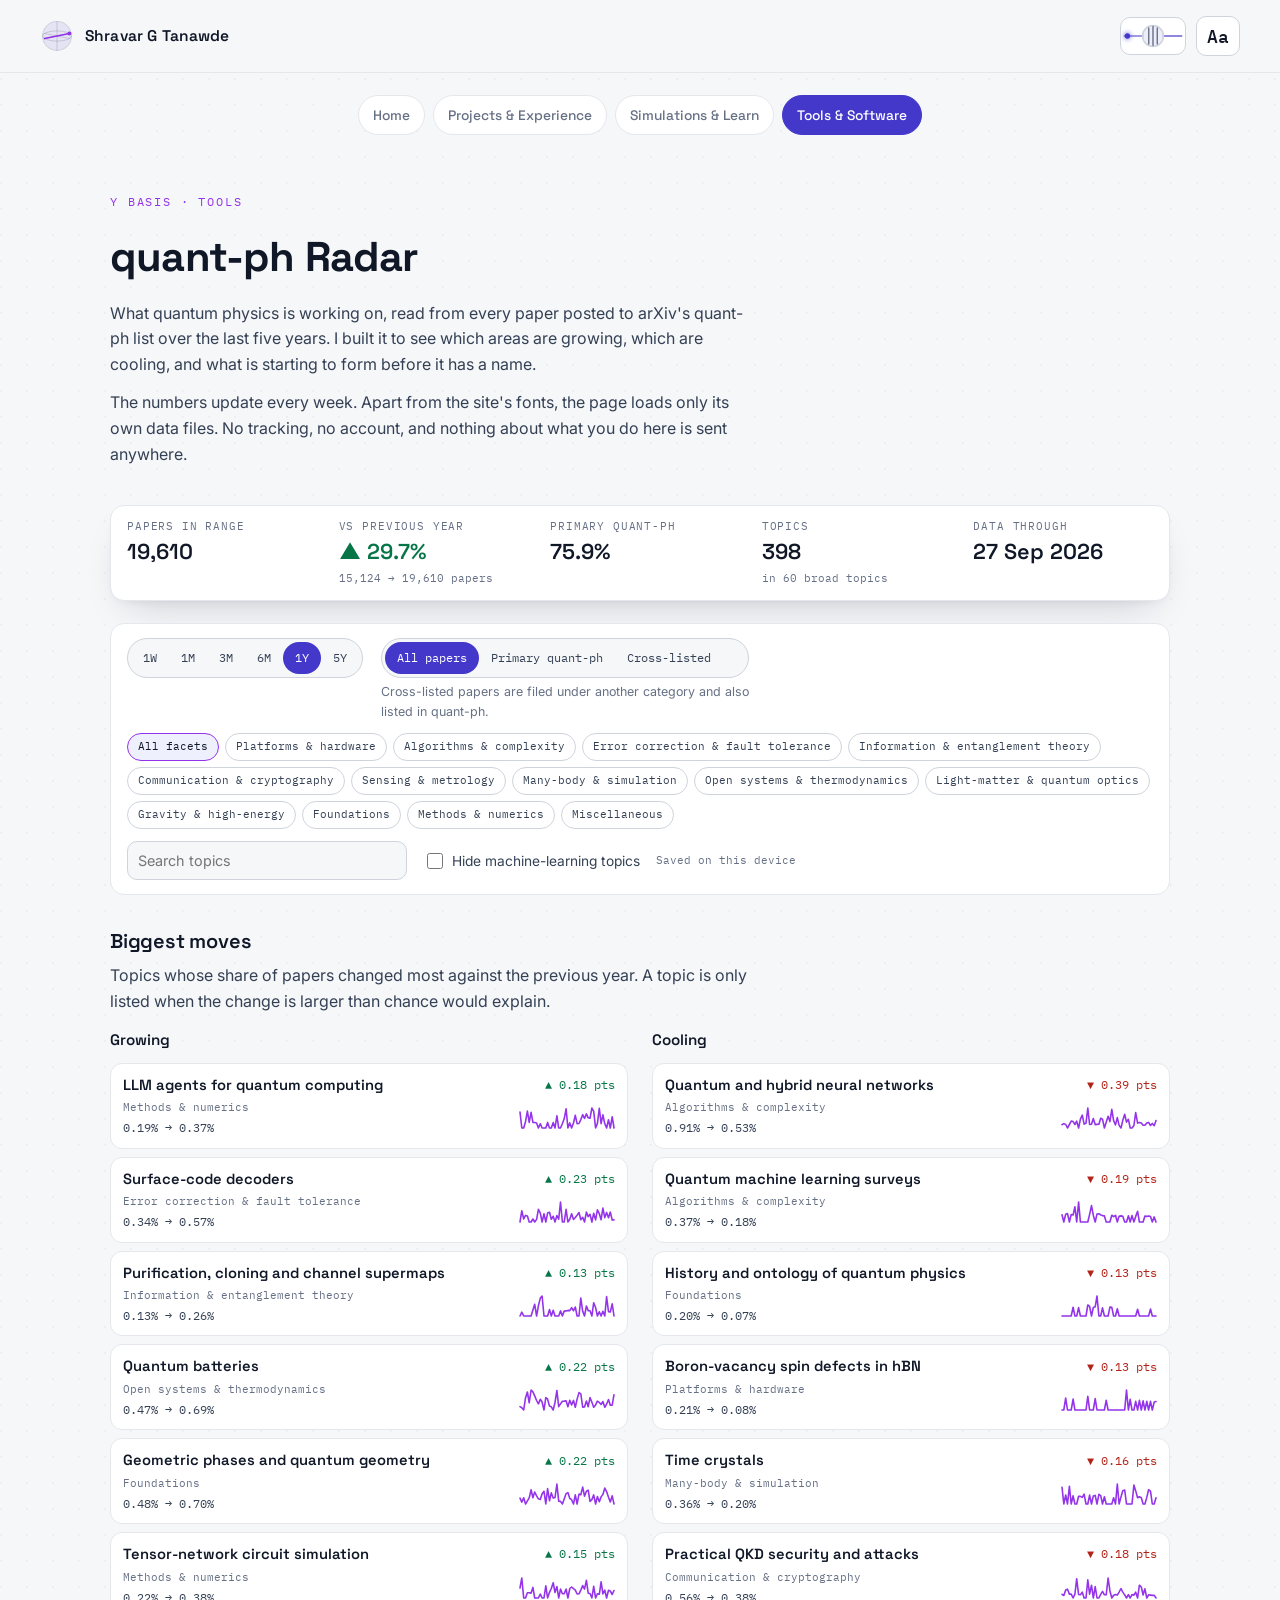
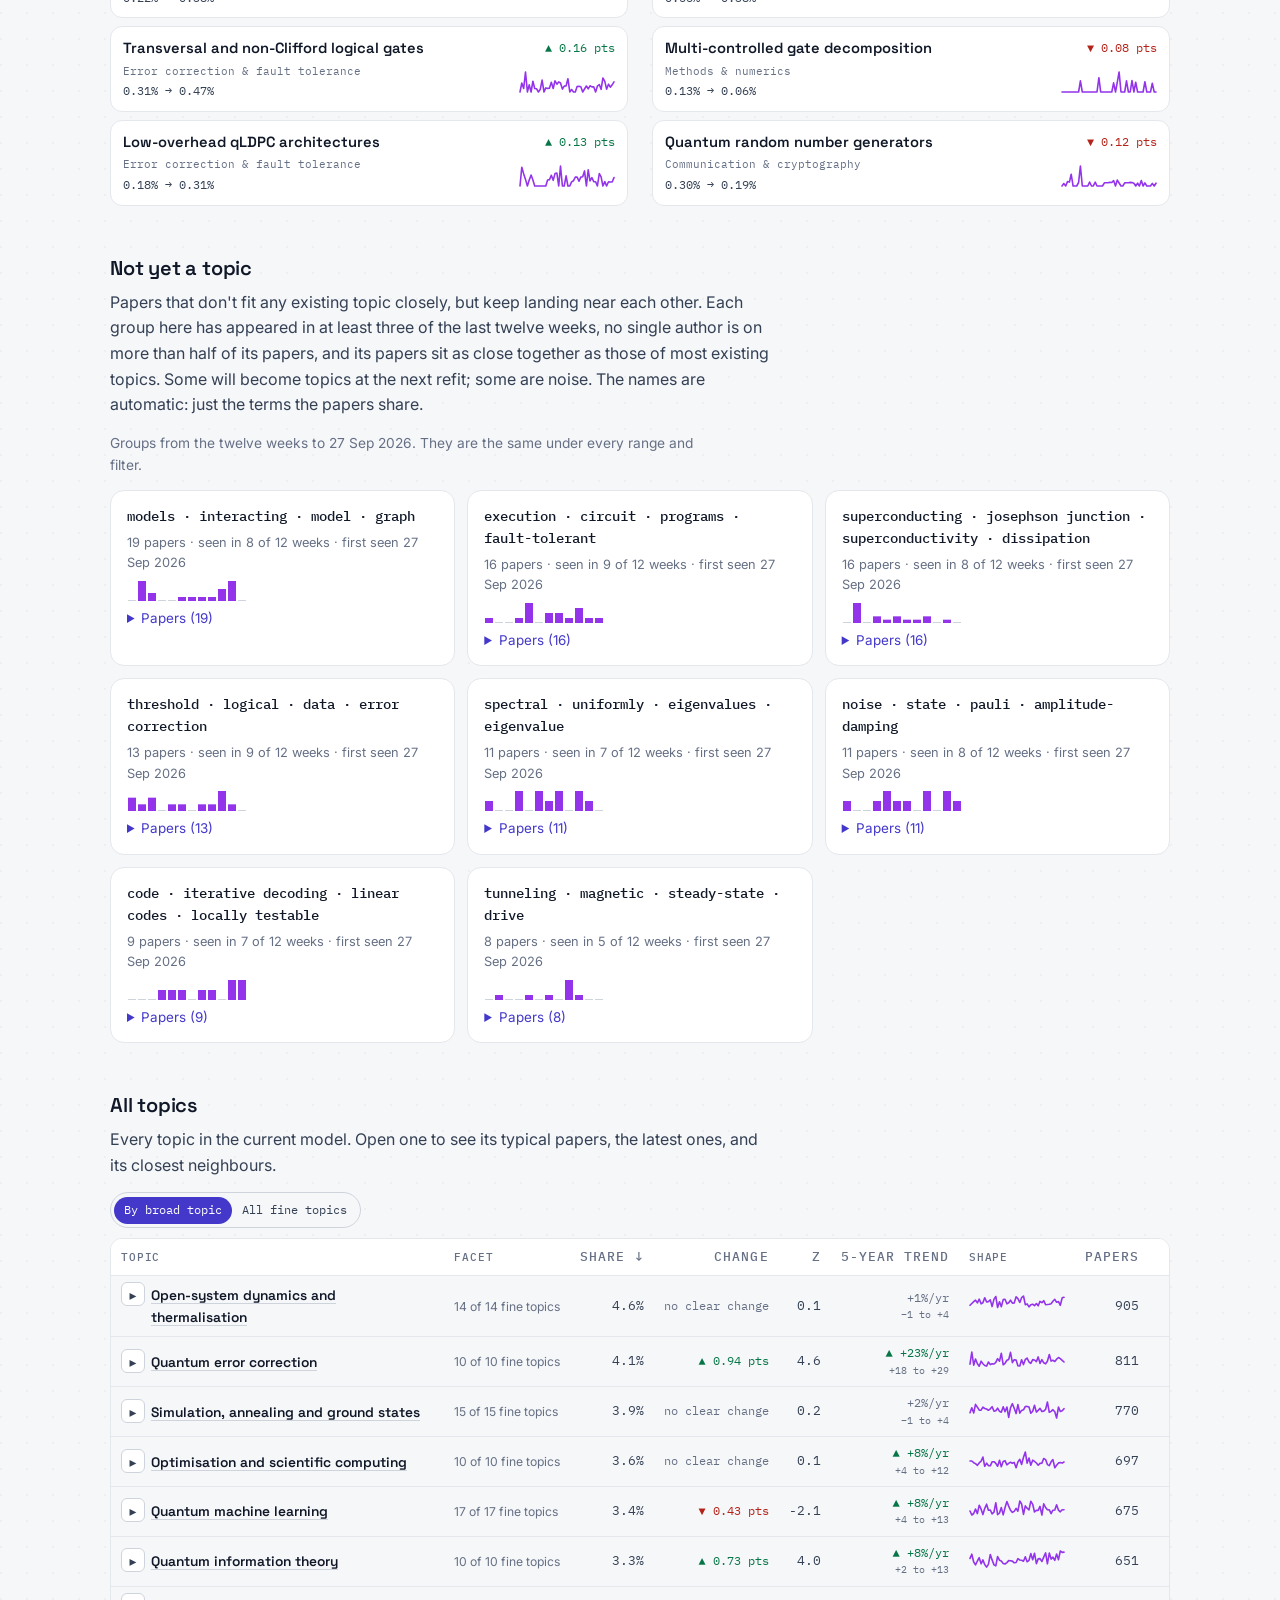
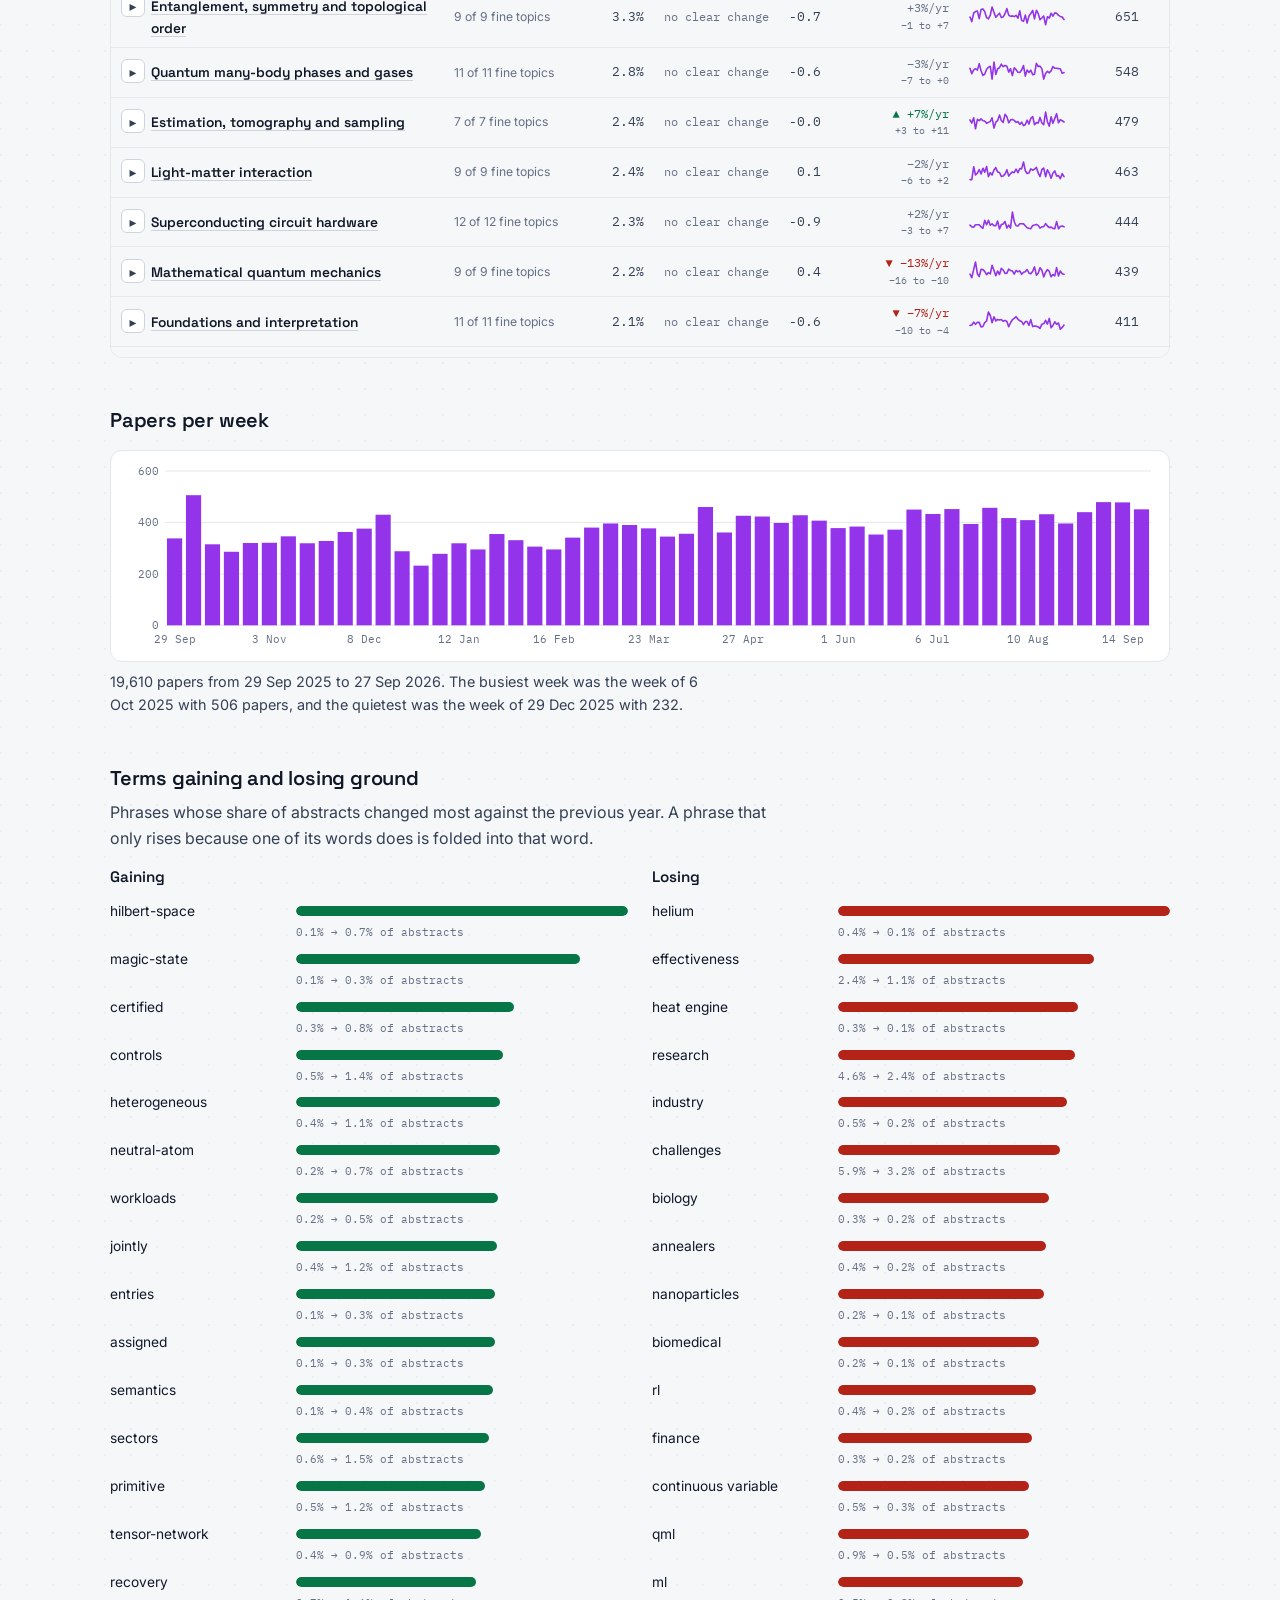
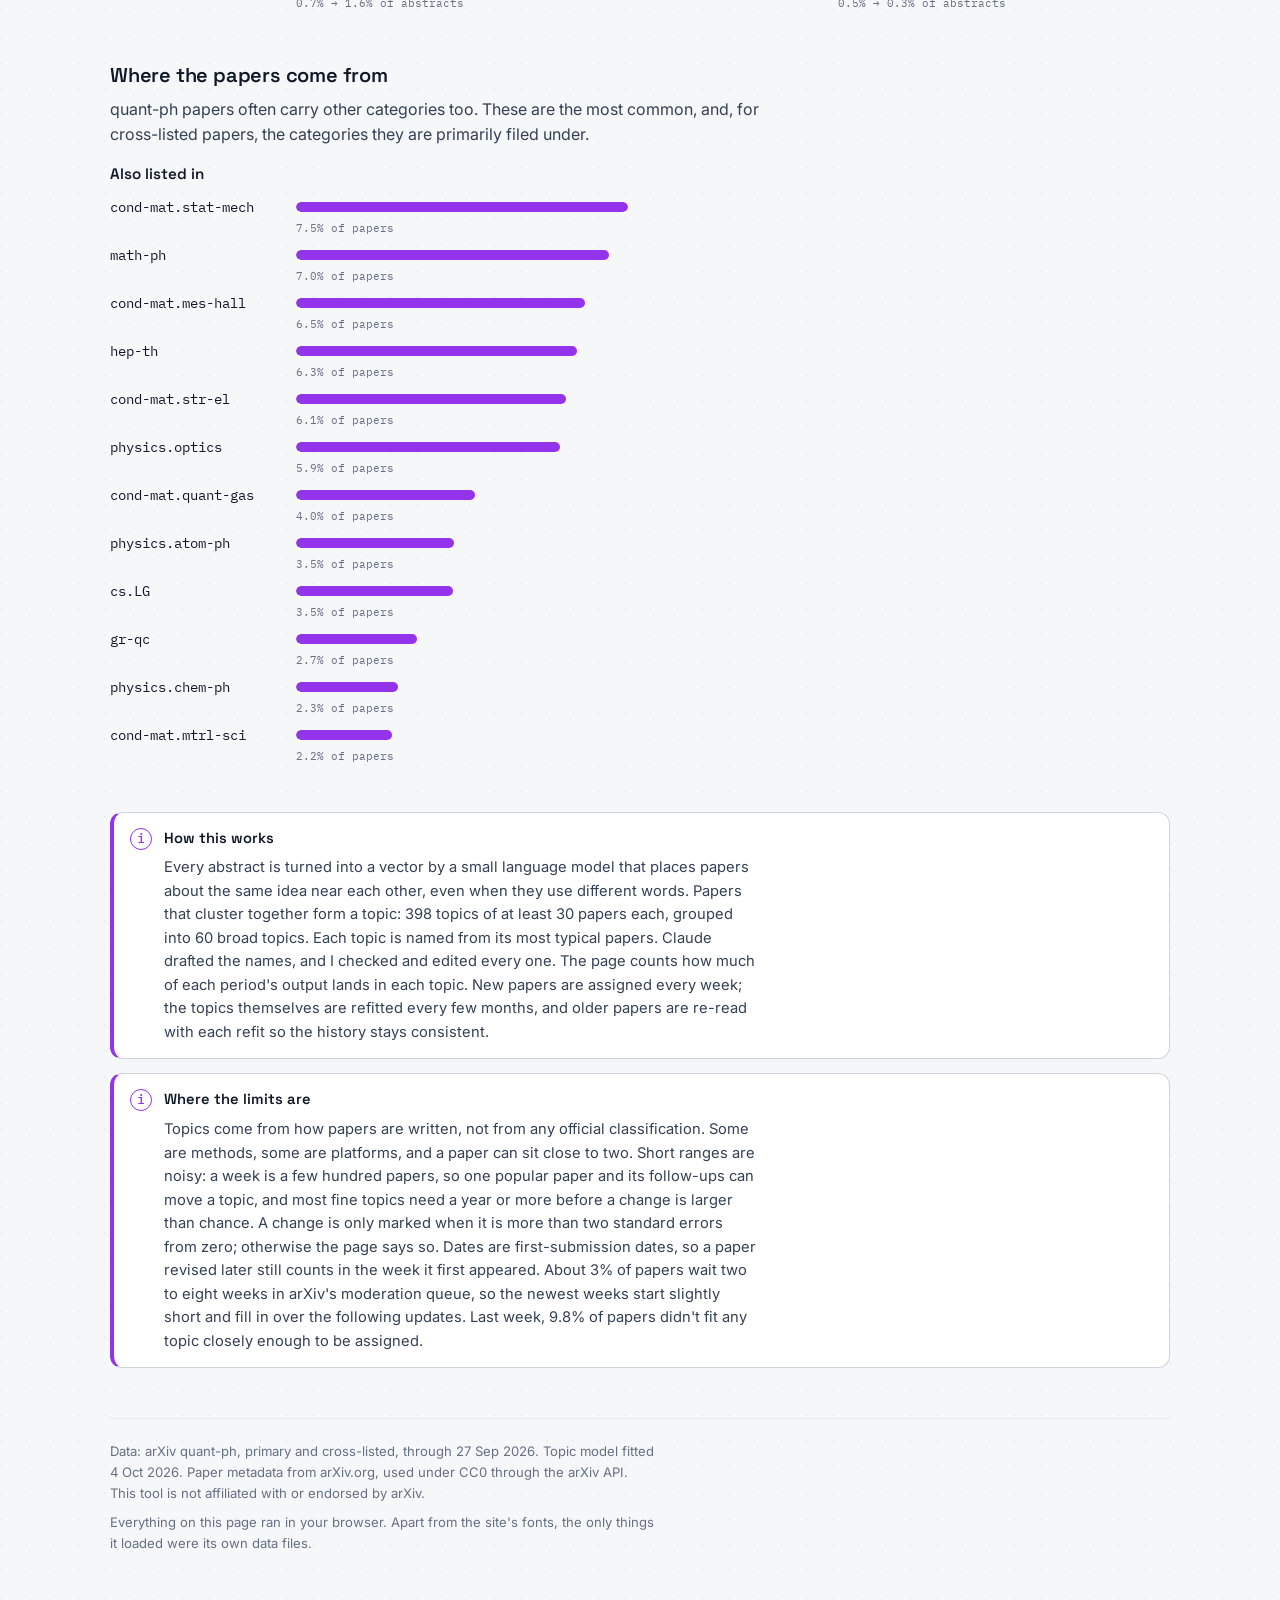
==== tools/arxiv-radar/index.html @ 1e578b50 "tools page updated for quant-ph radar tool" ====
<!DOCTYPE html>
<html lang="en" data-theme="light" data-axis="y">
<head>
<meta charset="UTF-8">
<meta name="viewport" content="width=device-width, initial-scale=1.0">
<meta name="theme-color" content="#f6f7f9">
<title>quant-ph Radar · Quantum Portfolio</title>
<meta name="description" content="Five years of arXiv quant-ph papers, grouped into topics and tracked week by week. Updated every week; runs in your browser.">

<!-- Apply saved theme + reading settings BEFORE first paint (no flash).
     Also seeds the topbar sphere with the PREVIOUS page's axis, so js/axis.js has
     something to animate away from. Keep AXIS in sync with js/axis.js. -->
<script>
  (function () {
    var d = document.documentElement;
    try {
      var t = localStorage.getItem('qp-theme');
      if (t) d.setAttribute('data-theme', t);
      var r = JSON.parse(localStorage.getItem('qp-reading') || '{}');
      var MAP = {font:{default:'var(--stack-default)',inter:'var(--stack-inter)',atkinson:'var(--stack-atkinson)',dyslexic:'var(--stack-dyslexic)'},size:{small:'15px',medium:'16px',large:'18px',xl:'20px'},tracking:{normal:'0em',wide:'0.02em',wider:'0.04em'},leading:{tight:'1.4',normal:'1.6',relaxed:'1.8',loose:'2.0'},measure:{narrow:'55ch',default:'66ch',wide:'80ch',full:'none'}};
      var V = {font:'--font-body',size:'--size',tracking:'--tracking-body',leading:'--leading-body',measure:'--measure'};
      for (var k in V) if (r[k] && MAP[k][r[k]]) d.style.setProperty(V[k], MAP[k][r[k]]);
    } catch (e) {}
    try {
      var AXIS = {z:['0deg','1'], x:['-78.5deg','0.882'], y:['78.5deg','0.882']};
      var from = sessionStorage.getItem('qp-axis');
      if (!AXIS[from]) from = d.getAttribute('data-axis');
      if (AXIS[from]) { d.style.setProperty('--axis-angle', AXIS[from][0]); d.style.setProperty('--axis-scale', AXIS[from][1]); }
    } catch (e) {}
  })();
</script>

<link rel="preconnect" href="https://fonts.googleapis.com">
<link rel="preconnect" href="https://fonts.gstatic.com" crossorigin>
<link href="https://fonts.googleapis.com/css2?family=Space+Grotesk:wght@400;500;600;700&family=Inter:wght@400;500;600;700&family=IBM+Plex+Mono:ital,wght@0,400;0,500;1,400&family=Atkinson+Hyperlegible:wght@400;700&display=swap" rel="stylesheet">
<link href="https://fonts.cdnfonts.com/css/opendyslexic" rel="stylesheet">

<link rel="stylesheet" href="../../css/global.css?v=5">
<link rel="stylesheet" href="../../css/page.css?v=5">
<link rel="stylesheet" href="css/radar.css?v=1">
</head>
<body>

  <div class="topbar">
    <a class="brand" href="../../index.html" aria-label="Back to the sphere (home)" title="Back to the sphere">
      <span class="brand-sphere">
        <svg viewBox="0 0 40 40" aria-hidden="true">
          <circle class="bs-rim" cx="20" cy="20" r="17"></circle>
          <ellipse class="bs-eq" cx="20" cy="20" rx="17" ry="6"></ellipse>
          <line class="bs-guide" x1="20" y1="3" x2="20" y2="37"></line>
          <line class="bs-guide" x1="5.3" y1="17" x2="34.7" y2="23"></line>
          <line class="bs-guide" x1="5.3" y1="23" x2="34.7" y2="17"></line>
          <g class="bs-active">
            <line x1="20" y1="37" x2="20" y2="3"></line>
            <circle cx="20" cy="3" r="2.6"></circle>
          </g>
        </svg>
      </span>
      <span class="name">Shravar G Tanawde</span>
    </a>
    <div class="bar-actions">
      <button id="spin" class="spin" role="switch" aria-checked="false" aria-label="Toggle theme by rotating the polarizing filter" title="Rotate the filter to block the photon">
        <svg viewBox="0 0 66 38" aria-hidden="true">
          <line class="beam-in" x1="3" y1="19" x2="22" y2="19"></line>
          <line class="beam-out" x1="44" y1="19" x2="63" y2="19"></line>
          <g class="filter">
            <circle class="rim" cx="33" cy="19" r="11"></circle>
            <g class="grating">
              <line x1="33" y1="9" x2="33" y2="29"></line>
              <line x1="28.5" y1="10.5" x2="28.5" y2="27.5"></line>
              <line x1="37.5" y1="10.5" x2="37.5" y2="27.5"></line>
            </g>
          </g>
          <circle class="photon" cx="6" cy="19" r="2.8"></circle>
        </svg>
      </button>
      <button id="aaToggle" class="aa-btn" aria-label="Reading settings" aria-expanded="false" aria-controls="aaPanel" aria-haspopup="dialog">Aa</button>
    </div>
  </div>

  <nav class="nav" aria-label="Sections">
      <a class="navlink" href="../../index.html">Home</a>
      <a class="navlink" href="../../projects.html">Projects &amp; Experience</a>
      <a class="navlink" href="../../learn.html">Simulations &amp; Learn</a>
      <a class="navlink on" href="../../tools.html">Tools &amp; Software</a>
  </nav>

  <main class="wb-page rd-page">

    <header class="wb-head">
      <p class="obs-eyebrow">Y basis · tools</p>
      <h1>quant-ph Radar</h1>
      <p class="lead">What quantum physics is working on, read from every paper posted to arXiv's quant-ph list over the last five years. I built it to see which areas are growing, which are cooling, and what is starting to form before it has a name.</p>
      <p class="lead">The numbers update every week. Apart from the site's fonts, the page loads only its own data files. No tracking, no account, and nothing about what you do here is sent anywhere.</p>
    </header>

    <noscript><p class="rd-status">This page draws its charts with JavaScript. With it off, the weekly summary is still readable as raw data at <a href="data/radar.json">data/radar.json</a>.</p></noscript>

    <p class="rd-status" id="rdStatus" role="status" aria-live="polite">Loading the latest week…</p>

    <div id="rdApp" hidden>

      <dl class="rd-stats" id="rdStats"></dl>

      <section class="rd-controls" aria-label="Range and filters">
        <fieldset class="rd-seg" id="rdRange">
          <legend class="vh">Range</legend>
        </fieldset>
        <div class="rd-filter">
          <fieldset class="rd-seg" id="rdFilter">
            <legend class="vh">Papers</legend>
          </fieldset>
          <p class="rd-help">Cross-listed papers are filed under another category and also listed in quant-ph.</p>
        </div>
        <div class="rd-chips" id="rdFacets" role="group" aria-label="Facets"></div>
        <div class="rd-row">
          <label class="rd-search"><span class="vh">Search topics</span>
            <input type="search" id="rdSearch" placeholder="Search topics" autocomplete="off" spellcheck="false"></label>
          <label class="rd-check"><input type="checkbox" id="rdHideML"> Hide machine-learning topics</label>
          <span class="saved-note">Saved on this device</span>
        </div>
      </section>

      <section class="rd-section" aria-labelledby="h-moves">
        <h2 id="h-moves">Biggest moves</h2>
        <p class="rd-intro" id="rdMovesIntro"></p>
        <div class="rd-cols">
          <div><h3 class="rd-h3">Growing</h3><ol class="rd-moves" id="rdGrowing"></ol></div>
          <div><h3 class="rd-h3">Cooling</h3><ol class="rd-moves" id="rdCooling"></ol></div>
        </div>
      </section>

      <section class="rd-section" aria-labelledby="h-emerging">
        <h2 id="h-emerging">Not yet a topic</h2>
        <p class="rd-intro">Papers that don't fit any existing topic closely, but keep landing near each other. Each group here has appeared in at least three of the last twelve weeks, no single author is on more than half of its papers, and its papers sit as close together as those of most existing topics. Some will become topics at the next refit; some are noise. The names are automatic: just the terms the papers share.</p>
        <p class="rd-note" id="rdEmergingWhen"></p>
        <div class="rd-cards" id="rdEmerging"></div>
      </section>

      <section class="rd-section" aria-labelledby="h-topics">
        <h2 id="h-topics">All topics</h2>
        <p class="rd-intro">Every topic in the current model. Open one to see its typical papers, the latest ones, and its closest neighbours.</p>
        <div class="rd-tablebar">
          <fieldset class="rd-seg rd-seg-small" id="rdLayout">
            <legend class="vh">Table layout</legend>
          </fieldset>
          <p class="rd-note" id="rdHiddenLine"></p>
        </div>
        <div class="rd-scroll" id="rdTableWrap"></div>
      </section>

      <section class="rd-section" aria-labelledby="h-volume">
        <h2 id="h-volume">Papers per week</h2>
        <p class="rd-intro" id="rdVolumeIntro"></p>
        <div class="rd-chart" id="rdVolume"></div>
        <p class="rd-summary" id="rdVolumeText"></p>
      </section>

      <section class="rd-section" aria-labelledby="h-terms">
        <h2 id="h-terms">Terms gaining and losing ground</h2>
        <p class="rd-intro" id="rdTermsIntro"></p>
        <div class="rd-cols">
          <div><h3 class="rd-h3">Gaining</h3><div id="rdGaining"></div></div>
          <div><h3 class="rd-h3">Losing</h3><div id="rdLosing"></div></div>
        </div>
      </section>

      <section class="rd-section" aria-labelledby="h-cats">
        <h2 id="h-cats">Where the papers come from</h2>
        <p class="rd-intro">quant-ph papers often carry other categories too. These are the most common, and, for cross-listed papers, the categories they are primarily filed under.</p>
        <div class="rd-cols" id="rdCats"></div>
      </section>

      <div class="rd-callouts">
        <div class="wb-callout" data-level="note">
          <span class="ico" aria-hidden="true">i</span>
          <p class="title">How this works</p>
          <p>Every abstract is turned into a vector by a small language model that places papers about the same idea near each other, even when they use different words. Papers that cluster together form a topic: <span id="rdNFine">fine</span> topics of at least 30 papers each, grouped into <span id="rdNBroad">broad</span> broad topics. Each topic is named from its most typical papers. Claude drafted the names, and I checked and edited every one. The page counts how much of each period's output lands in each topic. New papers are assigned every week; the topics themselves are refitted every few months, and older papers are re-read with each refit so the history stays consistent.</p>
        </div>
        <div class="wb-callout" data-level="note">
          <span class="ico" aria-hidden="true">i</span>
          <p class="title">Where the limits are</p>
          <p>Topics come from how papers are written, not from any official classification. Some are methods, some are platforms, and a paper can sit close to two. Short ranges are noisy: a week is a few hundred papers, so one popular paper and its follow-ups can move a topic, and most fine topics need a year or more before a change is larger than chance. A change is only marked when it is more than two standard errors from zero; otherwise the page says so. Dates are first-submission dates, so a paper revised later still counts in the week it first appeared. About 3% of papers wait two to eight weeks in arXiv's moderation queue, so the newest weeks start slightly short and fill in over the following updates. Last week, <span id="rdUnassigned">a share</span> of papers didn't fit any topic closely enough to be assigned.</p>
        </div>
      </div>

    </div>

    <dialog class="rd-panel" id="rdPanel" aria-labelledby="rdPanelTitle"></dialog>

    <footer class="wb-foot">
      <p id="rdFootData">Data: arXiv quant-ph, primary and cross-listed. Paper metadata from arXiv.org, used under CC0 through the arXiv API. This tool is not affiliated with or endorsed by arXiv.</p>
      <p>Everything on this page ran in your browser. Apart from the site's fonts, the only things it loaded were its own data files.</p>
    </footer>

  </main>

  <!-- Reading settings popover -->
  <div id="aaPanel" class="panel" role="dialog" aria-label="Reading settings" hidden>
    <div class="panel-title">Reading settings <span class="hint">applies live</span></div>
    <div class="grid">
      <div class="field wide"><label for="c-style">Style</label>
        <select id="c-style" data-var="font"><option value="default">Default (Sans)</option><option value="inter">Inter</option><option value="atkinson">Atkinson Hyperlegible</option><option value="dyslexic">OpenDyslexic</option></select></div>
      <div class="field"><label for="c-size">Size</label>
        <select id="c-size" data-var="size"><option value="small">Small</option><option value="medium">Medium</option><option value="large">Large</option><option value="xl">Extra Large</option></select></div>
      <div class="field"><label for="c-tracking">Letter spacing</label>
        <select id="c-tracking" data-var="tracking"><option value="normal">Normal</option><option value="wide">Wide</option><option value="wider">Wider</option></select></div>
      <div class="field"><label for="c-leading">Line spacing</label>
        <select id="c-leading" data-var="leading"><option value="tight">Tight</option><option value="normal">Normal</option><option value="relaxed">Relaxed</option><option value="loose">Loose</option></select></div>
      <div class="field"><label for="c-measure">Paragraph width</label>
        <select id="c-measure" data-var="measure"><option value="narrow">Narrow</option><option value="default">Default</option><option value="wide">Wide</option><option value="full">Full</option></select></div>
      <div class="preview"><span class="cap">Preview</span>A qubit measured in the wrong basis gives a random result.</div>
    </div>
    <div class="panel-foot"><button id="aaReset" class="reset" type="button">Reset to defaults</button><span class="saved-note">Saved on this device</span></div>
  </div>

  <script src="../../js/theme.js?v=4"></script>
  <script src="../../js/accessibility.js?v=5"></script>
  <script src="../../js/axis.js?v=4"></script>

  <!-- ES modules, so the page has to be served over http(s), not opened from
       the filesystem. See README. -->
  <script type="module" src="js/main.js?v=1"></script>
</body>
</html>
---- css/global.css ----
/* ============================================================
   global.css: design tokens + shared chrome
   Loaded by every page. Must come before home.css / page.css.
   ============================================================ */

:root {
  /* reader-controlled variables */
  --font-body: var(--stack-default);
  --size: 16px;
  --leading-body: 1.6;
  --tracking-body: 0em;
  --measure: 66ch;

  --stack-default: "Inter", ui-sans-serif, system-ui, -apple-system, "Segoe UI", Roboto, sans-serif;
  --stack-inter: "Inter", var(--stack-default);
  --stack-atkinson: "Atkinson Hyperlegible", var(--stack-default);
  --stack-dyslexic: "OpenDyslexic", var(--stack-default);
  --font-display: "Space Grotesk", var(--stack-default);
  --font-mono: "IBM Plex Mono", ui-monospace, SFMono-Regular, Menlo, monospace;

  /* ---- LIGHT: clean lab-paper (the classical, professional face) ---- */
  --bg: #f6f7f9;
  --bg-grid: rgba(16,24,40,0.035);
  --card: #ffffff;
  --ink: #101828;
  --body: #344054;
  --muted: #667085;
  --line: #e4e7ec;
  --line-strong: #cfd4dc;
  --accent: #4338ca;
  --accent-weak: #eef0fe;

  /* three observables, three hues */
  --ax-z: #4338ca;   /* Z · Projects & Experience */
  --ax-x: #0e9384;   /* X · Simulations & Learn */
  --ax-y: #9333ea;   /* Y · Tools & Software */
  --ax-z-glow: rgba(67,56,202,0);
  --ax-x-glow: rgba(14,147,132,0);
  --ax-y-glow: rgba(147,51,234,0);

  --sphere-line: rgba(16,24,40,0.18);
  --sphere-fill: rgba(67,56,202,0.03);
  --vector: #101828;
  --shadow: 0 18px 40px -18px rgba(16,24,40,.22), 0 4px 12px -8px rgba(16,24,40,.16);

  /* the measured basis of the current page; inner pages override via [data-axis] */
  --ax: var(--accent);
  --axis-angle: 0deg;
  --axis-scale: 1;
}

/* Which observable this page is. Set on <html> so the pre-paint script can read it
   before <body> exists, and so both --ax and the topbar sphere pick it up. */
html[data-axis="z"] { --ax: var(--ax-z); }
html[data-axis="x"] { --ax: var(--ax-x); }
html[data-axis="y"] { --ax: var(--ax-y); }

html[data-theme="dark"] {
  /* ---- DARK: phosphor-on-vacuum (the quantum, show-off face) ---- */
  --bg: #070a13;
  --bg-grid: rgba(160,180,255,0.05);
  --card: #0d1220;
  --ink: #f0f4fc;
  --body: #c3cbe0;
  --muted: #7c88a8;
  --line: #1c2437;
  --line-strong: #2a3550;
  --accent: #8b7bff;
  --accent-weak: rgba(139,123,255,0.14);

  --ax-z: #a78bfa;
  --ax-x: #22d3ee;
  --ax-y: #f472d0;
  --ax-z-glow: rgba(167,139,250,0.55);
  --ax-x-glow: rgba(34,211,238,0.55);
  --ax-y-glow: rgba(244,114,208,0.55);

  --sphere-line: rgba(180,200,255,0.16);
  --sphere-fill: rgba(139,123,255,0.05);
  --vector: #eaf0ff;
  --shadow: 0 24px 60px -20px rgba(0,0,0,.7), 0 0 0 1px rgba(140,160,255,.04);
}

* { box-sizing: border-box; }
html, body { margin: 0; }
body {
  background:
    radial-gradient(circle at 1px 1px, var(--bg-grid) 1px, transparent 0) 0 0 / 26px 26px,
    var(--bg);
  color: var(--body);
  font-family: var(--font-body);
  font-size: var(--size);
  line-height: var(--leading-body);
  letter-spacing: var(--tracking-body);
  -webkit-font-smoothing: antialiased;
  min-height: 100vh;
  /* Backstop, not a fix: js/bloch.js keeps the ket labels inside the sphere's
     box on its own. `clip` rather than `hidden` because hidden would make the
     viewport a scroll container and break the sticky top bar. */
  overflow-x: clip;
  transition: background-color .4s ease, color .4s ease;
}
a { color: inherit; }
.ket, .mono, .formula, .eyebrow { font-family: var(--font-mono); letter-spacing: normal; }

/* ---------- top bar ---------- */
.topbar {
  display: flex; align-items: center; justify-content: space-between;
  padding: 16px clamp(16px, 4vw, 40px);
  position: sticky; top: 0; z-index: 40;
  background: color-mix(in srgb, var(--bg) 82%, transparent);
  backdrop-filter: blur(8px);
  border-bottom: 1px solid var(--line);
}
/* The brand is the home link, and only exists on the inner pages. On the front page
   the sphere itself is in the document, so the top bar carries just the controls. */
.brand { display: flex; align-items: center; gap: 11px; text-decoration: none; }
.brand .name { font-family: var(--font-display); font-weight: 600; color: var(--ink); font-size: 15.5px; letter-spacing: .01em; }
.brand:focus-visible { outline: 3px solid var(--accent-weak); outline-offset: 4px; border-radius: 8px; }
/* margin-left keeps the controls right-aligned on the front page, where .brand is absent */
.bar-actions { display: flex; align-items: center; gap: 10px; margin-left: auto; }

/* ---------- parked sphere in the top bar (inner pages) ----------
   The front page's .sphere-wrap and this element share view-transition-name: bloch,
   so navigating between them morphs the big sphere down into the bar and back out. */
.brand-sphere { width: 34px; height: 34px; flex: none; display: block; transition: transform .2s; view-transition-name: bloch; }
.brand-sphere svg { width: 100%; height: 100%; display: block; overflow: visible; }
.brand:hover .brand-sphere { transform: scale(1.08); }
.bs-rim { fill: color-mix(in srgb, var(--accent) 10%, transparent); stroke: var(--line-strong); stroke-width: 1.2; }
.bs-eq { fill: none; stroke: var(--sphere-line); stroke-width: 1; }
.bs-guide { stroke: var(--sphere-line); stroke-width: 1; stroke-linecap: round; }
/* The highlighted axis. Base geometry is Z (vertical); each page rotates and scales it
   into the X or Y direction, and the transition makes that reorientation visible. */
.bs-active {
  transform-box: view-box; transform-origin: 20px 20px;
  transform: rotate(var(--axis-angle)) scale(var(--axis-scale));
  transition: transform .6s cubic-bezier(.65,.05,.36,1);
}
.bs-active line { stroke: var(--ax); stroke-width: 2.2; stroke-linecap: round; }
.bs-active circle { fill: var(--ax); }

/* polarization toggle: a photon through a filter. Aligned filter = light passes (light theme);
   rotate the filter 90deg and the photon is absorbed -> dark. */
.spin {
  width: 66px; height: 38px; border-radius: 10px; position: relative; cursor: pointer;
  border: 1.5px solid var(--line-strong); background: var(--card); padding: 0; overflow: hidden;
  display: inline-flex; align-items: center; justify-content: center; transition: border-color .25s, background .4s;
}
.spin:hover { border-color: var(--accent); }
.spin:focus-visible { outline: 3px solid var(--accent-weak); outline-offset: 2px; }
html[data-theme="dark"] .spin { background: #0a0e18; }
.spin svg { width: 100%; height: 100%; display: block; }
.spin line, .spin circle { vector-effect: non-scaling-stroke; }

/* beams */
.spin .beam-in { stroke: var(--accent); stroke-width: 2; stroke-linecap: round; opacity: .5; }
.spin .beam-out { stroke: var(--accent); stroke-width: 2; stroke-linecap: round; opacity: .6; transition: opacity .4s; }
html[data-theme="dark"] .spin .beam-out { opacity: 0; }

/* photon */
.spin .photon { fill: var(--accent); transform-box: fill-box; transform-origin: center;
  filter: drop-shadow(0 0 3px var(--accent)); animation: photon-pass 2s linear infinite; }
html[data-theme="dark"] .spin .photon { animation-name: photon-block; }
@keyframes photon-pass {
  0%{ transform: translateX(0); opacity:0; } 8%{ opacity:1; }
  90%{ opacity:1; } 100%{ transform: translateX(52px); opacity:0; }
}
@keyframes photon-block {
  0%{ transform: translateX(0); opacity:0; } 12%{ opacity:1; }
  55%{ transform: translateX(22px); opacity:1; } 70%{ transform: translateX(22px); opacity:0; }
  100%{ transform: translateX(22px); opacity:0; }
}

/* polarizer */
.spin .rim { fill: color-mix(in srgb, var(--accent) 9%, transparent); stroke: var(--line-strong); stroke-width: 1.5; transition: stroke .4s; }
html[data-theme="dark"] .spin .rim { stroke: var(--accent); }
.spin .grating { transform-box: view-box; transform-origin: 33px 19px; transform: rotate(0deg);
  transition: transform .55s cubic-bezier(.68,-0.35,.32,1.35); }
html[data-theme="dark"] .spin .grating { transform: rotate(90deg); }
.spin .grating line { stroke: var(--muted); stroke-width: 1.4; stroke-linecap: round; transition: stroke .4s; }
html[data-theme="dark"] .spin .grating line { stroke: var(--accent); }
@media (prefers-reduced-motion: reduce) { .spin .photon { animation: none; opacity: 1; } }

.aa-btn {
  font-family: var(--font-mono); font-size: 18px; font-weight: 500; color: var(--ink);
  width: 44px; height: 40px; border: 1.5px solid var(--line-strong); border-radius: 10px;
  background: var(--card); cursor: pointer; display: inline-flex; align-items: center; justify-content: center;
}
.aa-btn:hover { border-color: var(--accent); color: var(--accent); }
.aa-btn:focus-visible { outline: 3px solid var(--accent-weak); outline-offset: 2px; }

/* ---------- reading panel (from the learning-module mockup, preview folded in) ---------- */
.panel {
  position: fixed; top: 70px; right: 16px; width: 320px; max-width: calc(100vw - 32px);
  background: var(--card); border: 1px solid var(--line-strong); border-radius: 14px;
  box-shadow: var(--shadow); padding: 16px; z-index: 60;
  /* A phone held sideways is shorter than this panel is tall. Without these it
     simply runs off the bottom of the screen and "Reset to defaults" cannot be
     reached at all. dvh over vh so the browser's collapsing toolbar counts. */
  max-height: calc(100vh - 86px);
  max-height: calc(100dvh - 86px);
  overflow-y: auto; overscroll-behavior: contain;
}
.panel[hidden] { display: none; }
.panel-title { font-family: var(--font-display); font-weight: 600; color: var(--ink); font-size: 14px; margin-bottom: 12px; }
.panel-title .hint { font-family: var(--font-body); font-weight: 400; color: var(--muted); font-size: 12px; margin-left: 6px; }
.panel .grid { display: grid; grid-template-columns: 1fr 1fr; gap: 12px; }
.field { display: flex; flex-direction: column; gap: 5px; }
.field.wide { grid-column: 1 / -1; }
.field label { font-family: var(--font-mono); font-size: 11px; font-weight: 500; color: var(--muted); text-transform: uppercase; letter-spacing: .05em; }
.field select {
  appearance: none; -webkit-appearance: none; font: inherit; font-size: 14px; color: var(--ink);
  background: var(--card); border: 1.5px solid var(--line-strong); border-radius: 8px; padding: 8px 30px 8px 10px; cursor: pointer;
  background-image: url("data:image/svg+xml,%3Csvg xmlns='http://www.w3.org/2000/svg' width='12' height='12' viewBox='0 0 12 12'%3E%3Cpath d='M2 4l4 4 4-4' stroke='%23667085' stroke-width='1.6' fill='none' stroke-linecap='round' stroke-linejoin='round'/%3E%3C/svg%3E");
  background-repeat: no-repeat; background-position: right 10px center;
}
.field select:focus-visible { outline: 3px solid var(--accent-weak); outline-offset: 1px; border-color: var(--accent); }
.preview {
  grid-column: 1 / -1; margin-top: 2px; padding: 10px 12px; border: 1px dashed var(--line-strong);
  border-radius: 8px; background: var(--bg); font-family: var(--font-body);
  line-height: var(--leading-body); letter-spacing: var(--tracking-body); color: var(--body); font-size: 14px;
}
.preview .cap { display: block; font-family: var(--font-mono); font-size: 10.5px; letter-spacing: .04em; text-transform: uppercase; color: var(--muted); margin-bottom: 4px; }
.panel-foot { display: flex; justify-content: space-between; align-items: center; margin-top: 12px; }
.reset { font: inherit; font-size: 12.5px; font-weight: 500; color: var(--accent); background: none; border: none; cursor: pointer; padding: 4px 2px; }
.reset:hover { text-decoration: underline; }
.reset:focus-visible { outline: 3px solid var(--accent-weak); outline-offset: 2px; }
.saved-note { font-family: var(--font-mono); font-size: 11px; color: var(--muted); }

/* ---------- page transition ----------
   Opting in to cross-document view transitions is what actually morphs the sphere
   between pages: the browser matches the two elements named `bloch` (.sphere-wrap on
   the front page, .brand-sphere in the top bar) and interpolates position and size.
   Browsers without support simply navigate; js/bloch.js supplies a fallback there. */
@view-transition { navigation: auto; }

::view-transition-group(bloch) {
  animation-duration: .55s;
  animation-timing-function: cubic-bezier(.6,.05,.3,1);
}
::view-transition-old(bloch), ::view-transition-new(bloch) { animation-duration: .55s; }
::view-transition-old(root), ::view-transition-new(root) { animation-duration: .32s; }

@media (prefers-reduced-motion: reduce) {
  * { transition: none !important; }
  @view-transition { navigation: none; }
}

/* A backdrop-filter on a sticky bar is re-blurred on every scrolled frame, and
   the cost scales with area times radius, and it is one of the reliable ways to
   lose a smooth scroll. Kept on desktop, where it is affordable and the effect
   reads; dropped on phones, where the GPU budget is smallest, the bar is a
   sliver, and nobody will miss it. The background is opaque enough to stand on
   its own without it. */
@media (pointer: coarse) {
  .topbar { backdrop-filter: none; background: color-mix(in srgb, var(--bg) 94%, transparent); }
}

/* ---------- touch ----------
   A finger is not a cursor. Controls sized for a pointer are grown to the 44px
   target the guidelines ask for, but only where the pointer is actually coarse,
   so the desktop chrome keeps its proportions. The toggle's SVG has a viewBox
   and preserveAspectRatio, so a taller box letterboxes it rather than
   stretching it. */
@media (pointer: coarse) {
  .spin { height: 44px; }
  .aa-btn { height: 44px; }
  .socials a { width: 44px; height: 44px; }
  .navlink { display: inline-flex; align-items: center; min-height: 44px; }
  .ket-label { padding: 7px 12px; }
}
---- css/page.css ----
/* ============================================================
   page.css: inner pages only (projects / learn / tools)
   Nav row + centered content column.
   Load after global.css. Each page sets data-axis on <html>, which
   drives --ax; the home-anchor sphere now lives in the top bar
   (.brand-sphere in global.css), not in a fixed bottom-left corner.
   ============================================================ */

/* ---------- nav row ---------- */
.nav { display: flex; flex-wrap: wrap; gap: 8px; justify-content: center; padding: 22px 16px 4px; }
.navlink { font-family: var(--font-display); font-size: .86rem; font-weight: 500; text-decoration: none; color: var(--muted); padding: 8px 14px; border-radius: 999px; border: 1.5px solid var(--line); background: var(--card); transition: color .15s, border-color .15s; }
.navlink:hover { color: var(--accent); border-color: var(--accent); }
.navlink.on { color: #fff; background: var(--accent); border-color: var(--accent); }
html[data-theme="dark"] .navlink.on { color: #0a0e18; }
.navlink:focus-visible { outline: 3px solid var(--accent-weak); outline-offset: 2px; }

/* ---------- content ---------- */
main { max-width: var(--measure); margin: 0 auto; padding: clamp(40px,9vw,90px) clamp(16px,4vw,40px) 60px; text-align: center; }
.obs-eyebrow { font-family: var(--font-mono); font-size: .72rem; letter-spacing: .16em; text-transform: uppercase; color: var(--ax); }
main h1 { font-family: var(--font-display); font-size: clamp(1.8rem,5vw,2.6rem); color: var(--ink); margin: .3em 0 .2em; letter-spacing: -0.02em; }
main .kets { font-family: var(--font-mono); color: var(--muted); font-size: 1rem; margin-bottom: 1.4em; }
main .kets b { color: var(--ax); font-weight: 500; }
main p.lead { max-width: 52ch; margin: 0 auto; color: var(--body); }

/* ---------- tool list ----------
   tools.html only. One card per tool, each a single link: the whole card is the
   target, so there is no "read more" to hunt for. Grows to a grid when a second
   tool arrives. */
.tool-list { list-style: none; padding: 0; margin: clamp(28px,5vw,44px) 0 0; display: grid; gap: 16px; grid-template-columns: repeat(auto-fit, minmax(min(100%, 320px), 1fr)); text-align: left; }
.tool-card { display: flex; flex-direction: column; gap: 8px; height: 100%; padding: 20px 22px; text-decoration: none; border: 1px solid var(--line); border-radius: 18px; background: var(--card); box-shadow: var(--shadow); transition: border-color .15s, transform .15s; }
.tool-card:hover { border-color: var(--ax); transform: translateY(-2px); }
.tool-card:focus-visible { outline: 3px solid var(--accent-weak); outline-offset: 3px; }
.tool-card h2 { font-family: var(--font-display); font-size: 1.05rem; font-weight: 600; color: var(--ink); margin: 0; }
.tool-card .tool-kicker { font-family: var(--font-mono); font-size: .68rem; letter-spacing: .1em; text-transform: uppercase; color: var(--ax); margin: 0; }
.tool-card p { margin: 0; color: var(--body); font-size: .92rem; }
.tool-card .tool-tags { display: flex; flex-wrap: wrap; gap: 6px; margin-top: auto; padding-top: 6px; }
.tool-card .tool-tags span { font-family: var(--font-mono); font-size: .66rem; color: var(--muted); border: 1px solid var(--line-strong); border-radius: 999px; padding: 2px 9px; }
@media (prefers-reduced-motion: reduce) { .tool-card:hover { transform: none; } }
---- tools/arxiv-radar/css/radar.css ----
/* ============================================================================
   radar.css: tools/arxiv-radar/ only.
   Load after global.css and page.css. Colours come from the global tokens,
   except --up and --down, which no global token covers: they are defined here
   for both themes and checked for 4.5:1 contrast against --card and --bg.

   The page column is wider than --measure, because a table of 400 topics is
   not a paragraph. Prose (intros, callouts, panel text) keeps --measure, so
   the reading panel still governs everything that is actually read.

   A few rules are copied from the workbench's stylesheet (page head, callouts,
   buttons, footer) rather than importing it, so a change to one tool cannot
   quietly restyle the other.
   ============================================================================ */

:root {
  --up: #067647;
  --down: #b42318;
}
html[data-theme="dark"] {
  --up: #47cd89;
  --down: #fda29b;
}

/* --------------------------------------------- copied from workbench.css */

main.wb-page {
  max-width: min(1140px, 100%);
  text-align: left;
  padding-top: clamp(28px, 6vw, 54px);
}
.wb-page .vh {
  position: absolute; width: 1px; height: 1px; margin: -1px; padding: 0;
  overflow: hidden; clip-path: inset(50%); white-space: nowrap; border: 0;
}
.wb-head { max-width: 64ch; margin: 0 0 clamp(24px, 4vw, 38px); }
.wb-head h1 {
  font-family: var(--font-display); font-size: clamp(1.8rem, 5vw, 2.6rem);
  color: var(--ink); margin: .3em 0 .25em; letter-spacing: -0.02em;
}
.wb-head .lead { color: var(--body); margin: 0 0 .8em; max-width: var(--measure); }
.wb-head .lead:last-child { margin-bottom: 0; }
.wb-head .obs-eyebrow { margin: 0; }

.wb-callout {
  display: grid; grid-template-columns: auto 1fr; gap: 4px 12px;
  border: 1px solid var(--line-strong); border-left-width: 4px; border-radius: 12px;
  background: var(--card); padding: 14px 16px; margin: 0 0 22px;
}
.wb-callout + .wb-callout { margin-top: -8px; }
.wb-callout .ico {
  font-family: var(--font-mono); font-size: .8rem; font-weight: 500;
  width: 22px; height: 22px; border-radius: 999px; display: grid; place-items: center;
  border: 1.5px solid currentColor; grid-row: 1 / span 2; align-self: start; margin-top: 1px;
}
.wb-callout .title {
  font-family: var(--font-display); font-weight: 600; font-size: .92rem; color: var(--ink);
  align-self: center; margin: 0;
}
.wb-callout p { margin: 0; font-size: .92rem; color: var(--body); max-width: var(--measure); }
.wb-callout .title + p { margin-top: 2px; }
.wb-callout[data-level="note"] { border-left-color: var(--ax); }
.wb-callout[data-level="note"] .ico { color: var(--ax); }

.wb-btn {
  font: inherit; font-family: var(--font-mono); font-size: .78rem; letter-spacing: .03em;
  padding: 9px 16px; border-radius: 999px; border: 1.5px solid var(--line-strong);
  background: var(--bg); color: var(--ink); cursor: pointer; white-space: nowrap;
}
.wb-btn:hover { border-color: var(--accent); color: var(--accent); }
.wb-btn:focus-visible { outline: 3px solid var(--accent-weak); outline-offset: 2px; }
.wb-actions { display: flex; flex-wrap: wrap; gap: 10px; align-items: center; }

.wb-foot { margin: clamp(30px, 5vw, 50px) 0 0; padding-top: 22px; border-top: 1px solid var(--line); }
.wb-foot p { font-size: .82rem; color: var(--muted); max-width: 68ch; margin: 0 0 8px; }

/* ------------------------------------------------------------ page parts */

.rd-status { color: var(--muted); max-width: var(--measure); }
.rd-status.rd-error { color: var(--ink); border-left: 4px solid var(--down); padding: 10px 14px; background: var(--card); border-radius: 10px; }
#rdApp[hidden] { display: none; }

.up { color: var(--up); }
.down { color: var(--down); }

/* Each dt/dd pair is one column: dt in the first row, dd in the second.
   Narrow screens stack the pairs in a single column instead. */
.rd-stats {
  display: grid; grid-auto-flow: column; grid-template-rows: auto auto; grid-auto-columns: minmax(0, 1fr);
  margin: 0 0 22px; border: 1px solid var(--line); border-radius: 14px; background: var(--card);
  box-shadow: var(--shadow); overflow: hidden;
}
.rd-stats dt, .rd-stats dd { margin: 0; padding: 0 16px; }
.rd-stats > dt {
  font-family: var(--font-mono); font-size: .66rem; letter-spacing: .08em; text-transform: uppercase;
  color: var(--muted); padding-top: 12px;
}
.rd-stats > dd {
  font-family: var(--font-display); font-size: 1.35rem; font-weight: 600; color: var(--ink);
  padding-bottom: 12px; font-variant-numeric: proportional-nums;
}
.rd-stats dd small { display: block; font-family: var(--font-mono); font-size: .7rem; font-weight: 400; color: var(--muted); }
@media (max-width: 760px) {
  .rd-stats { grid-auto-flow: row; grid-template-rows: none; grid-template-columns: 1fr; }
  .rd-stats > dd { padding-bottom: 8px; font-size: 1.15rem; }
  .rd-stats > dt { padding-top: 8px; }
}

.rd-controls {
  display: flex; flex-wrap: wrap; gap: 12px 18px; align-items: flex-start;
  padding: 14px 16px; margin: 0 0 30px; border: 1px solid var(--line); border-radius: 14px; background: var(--card);
}
.rd-filter { display: flex; flex-direction: column; gap: 4px; }
.rd-help { margin: 0; font-size: .78rem; color: var(--muted); max-width: 46ch; }
.rd-row { display: flex; flex-wrap: wrap; gap: 10px 16px; align-items: center; width: 100%; }

.rd-seg { display: inline-flex; flex-wrap: wrap; border: 1.5px solid var(--line-strong); border-radius: 999px; padding: 3px; margin: 0; background: var(--bg); }
.rd-seg label { position: relative; cursor: pointer; }
.rd-seg input { position: absolute; opacity: 0; inset: 0; margin: 0; cursor: pointer; }
.rd-seg span {
  display: inline-block; font-family: var(--font-mono); font-size: .78rem; padding: 6px 12px; border-radius: 999px; color: var(--body);
}
.rd-seg input:checked + span { background: var(--accent); color: #fff; }
html[data-theme="dark"] .rd-seg input:checked + span { color: #0a0e18; }
.rd-seg input:focus-visible + span { outline: 3px solid var(--accent-weak); outline-offset: 1px; }
.rd-seg label:hover span { color: var(--accent); }
.rd-seg label:hover input:checked + span { color: #fff; }
html[data-theme="dark"] .rd-seg label:hover input:checked + span { color: #0a0e18; }
.rd-seg-small span { font-size: .72rem; padding: 4px 10px; }

.rd-chips { display: flex; flex-wrap: wrap; gap: 6px; width: 100%; }
.rd-chip {
  font: inherit; font-family: var(--font-mono); font-size: .7rem; padding: 4px 10px; border-radius: 999px;
  border: 1px solid var(--line-strong); background: var(--card); color: var(--body); cursor: pointer;
}
.rd-chip[aria-pressed="true"] { border-color: var(--ax); background: var(--accent-weak); color: var(--ink); }
.rd-chip:hover { border-color: var(--accent); }
.rd-chip:focus-visible { outline: 3px solid var(--accent-weak); outline-offset: 2px; }

.rd-search input {
  font: inherit; font-size: .9rem; color: var(--ink); background: var(--bg);
  border: 1.5px solid var(--line-strong); border-radius: 10px; padding: 7px 10px; width: min(280px, 100%);
}
.rd-search { flex: 0 1 280px; }
.rd-search input:focus-visible { outline: 3px solid var(--accent-weak); outline-offset: 1px; border-color: var(--accent); }
.rd-check { font-size: .86rem; color: var(--body); display: inline-flex; gap: 6px; align-items: center; cursor: pointer; }
.rd-check input { accent-color: var(--accent); width: 16px; height: 16px; }

.rd-section { margin: 0 0 clamp(30px, 5vw, 46px); }
.rd-section h2 {
  font-family: var(--font-display); font-size: 1.25rem; font-weight: 600; color: var(--ink);
  margin: 0 0 6px; letter-spacing: -0.01em;
}
.rd-intro, .rd-summary, .rd-note { max-width: var(--measure); margin: 0 0 14px; }
.rd-intro { color: var(--body); }
.rd-summary { color: var(--body); font-size: .9rem; margin-top: 8px; }
.rd-note { color: var(--muted); font-size: .86rem; }
.rd-h3 { font-family: var(--font-display); font-size: .95rem; font-weight: 600; color: var(--ink); margin: 0 0 10px; }
.rd-empty { color: var(--muted); font-size: .9rem; list-style: none; }
.rd-mono { font-family: var(--font-mono); font-size: .8rem; }
.rd-date { color: var(--muted); font-size: .8em; white-space: nowrap; }

.rd-cols { display: grid; grid-template-columns: 1fr 1fr; gap: 24px; }
@media (max-width: 760px) { .rd-cols { grid-template-columns: 1fr; } }

/* ----------------------------------------------------------- moves */

.rd-moves { list-style: none; margin: 0; padding: 0; display: grid; gap: 8px; }
.rd-move {
  font: inherit; text-align: left; width: 100%; cursor: pointer;
  display: grid; grid-template-columns: 1fr auto; gap: 2px 10px; align-items: center;
  padding: 10px 12px; border: 1px solid var(--line); border-radius: 12px; background: var(--card);
}
.rd-move:hover { border-color: var(--accent); }
.rd-move:focus-visible { outline: 3px solid var(--accent-weak); outline-offset: 2px; }
.rd-move-name { font-family: var(--font-display); font-weight: 600; color: var(--ink); font-size: .92rem; }
.rd-move-facet { font-family: var(--font-mono); font-size: .66rem; color: var(--muted); grid-column: 1; }
.rd-move-share { font-family: var(--font-mono); font-size: .76rem; color: var(--body); grid-column: 1; }
.rd-move .rd-badge { grid-column: 2; grid-row: 1; justify-self: end; }
.rd-move .rd-spark { grid-column: 2; grid-row: 2 / span 2; justify-self: end; }

.rd-badge { font-family: var(--font-mono); font-size: .74rem; white-space: nowrap; }
.rd-badge.up { color: var(--up); }
.rd-badge.down { color: var(--down); }
.rd-badge.flat { color: var(--muted); }
.rd-trend { font-family: var(--font-mono); font-size: .76rem; white-space: nowrap; }
.rd-trend small { display: block; font-size: .64rem; color: var(--muted); }
.rd-trend.flat { color: var(--muted); }

/* ----------------------------------------------------------- emerging */

.rd-cards { display: grid; grid-template-columns: repeat(auto-fill, minmax(min(100%, 300px), 1fr)); gap: 12px; }
.rd-card { border: 1px solid var(--line); border-radius: 14px; background: var(--card); padding: 14px 16px; display: grid; gap: 6px; align-content: start; }
.rd-card-title { font-family: var(--font-mono); font-size: .86rem; font-weight: 500; color: var(--ink); margin: 0; }
.rd-card-meta { margin: 0; font-size: .8rem; color: var(--muted); }
.rd-card-papers summary { cursor: pointer; font-size: .84rem; color: var(--accent); }
.rd-card-papers summary:focus-visible { outline: 3px solid var(--accent-weak); outline-offset: 2px; }
.rd-card-papers ul { margin: 8px 0 0; padding-left: 18px; font-size: .84rem; }
.rd-card-papers li { margin: 0 0 4px; }

/* ----------------------------------------------------------- the table */

.rd-tablebar { display: flex; flex-wrap: wrap; gap: 8px 16px; align-items: center; margin: 0 0 10px; }
.rd-tablebar .rd-note { margin: 0; }
/* position: relative so the visually hidden text inside table cells is
   clipped by this box; without it those absolutely positioned spans escape to
   the page and give a phone a horizontal scroll. */
.rd-scroll {
  position: relative; overflow: auto; max-height: 80vh; overscroll-behavior: contain; scrollbar-width: thin;
  border: 1px solid var(--line); border-radius: 12px; background: var(--card);
}
.rd-table { border-collapse: collapse; width: 100%; font-size: .86rem; }
.rd-table th, .rd-table td { padding: 6px 10px; text-align: left; border-bottom: 1px solid var(--line); vertical-align: middle; }
.rd-table thead th {
  font-family: var(--font-mono); font-size: .66rem; letter-spacing: .08em; text-transform: uppercase;
  color: var(--muted); font-weight: 500; white-space: nowrap;
  position: sticky; top: 0; background: var(--card); z-index: 1;
}
.rd-table .num { text-align: right; font-variant-numeric: tabular-nums; white-space: nowrap; font-family: var(--font-mono); font-size: .8rem; }
.rd-table td.num .rd-trend, .rd-table td.num .rd-badge { text-align: right; display: inline-block; }
.rd-sort { font: inherit; letter-spacing: inherit; text-transform: inherit; color: inherit; background: none; border: none; padding: 2px 0; cursor: pointer; }
.rd-sort:hover { color: var(--accent); }
.rd-sort:focus-visible { outline: 3px solid var(--accent-weak); outline-offset: 2px; border-radius: 4px; }
.rd-name { min-width: 220px; font-weight: 400; }
.rd-open {
  font: inherit; color: var(--ink); background: none; border: none; padding: 2px 0; cursor: pointer; text-align: left;
  text-decoration: underline; text-decoration-color: var(--line-strong); text-underline-offset: 3px;
}
.rd-open:hover { color: var(--accent); text-decoration-color: var(--accent); }
.rd-open:focus-visible, .rd-expand:focus-visible, .rd-mini:focus-visible, .rd-link:focus-visible { outline: 3px solid var(--accent-weak); outline-offset: 2px; border-radius: 4px; }
.rd-broad .rd-open { font-family: var(--font-display); font-weight: 600; }
.rd-name-row { display: flex; align-items: flex-start; gap: 6px; }
.rd-name-row .rd-expand { margin: 0; flex: none; }
.rd-broad { background: var(--bg); }
.rd-child .rd-name { padding-left: 38px; }
.rd-expand {
  font: inherit; width: 24px; height: 24px; margin-right: 4px; border: 1px solid var(--line-strong);
  border-radius: 6px; background: var(--card); color: var(--body); cursor: pointer; vertical-align: middle;
}
.rd-expand:disabled { opacity: .5; cursor: default; }
.rd-facet { color: var(--muted); font-size: .76rem; white-space: nowrap; }
.rd-group th {
  font-family: var(--font-mono); font-size: .68rem; letter-spacing: .08em; text-transform: uppercase;
  color: var(--ax); background: var(--bg); padding-top: 12px;
}
.rd-pin { color: var(--ax); font-size: .7rem; }
.rd-keep { white-space: nowrap; }
.rd-mini {
  font: inherit; font-family: var(--font-mono); font-size: .68rem; padding: 2px 7px; margin-left: 4px;
  border: 1px solid var(--line-strong); border-radius: 999px; background: var(--card); color: var(--muted); cursor: pointer;
}
.rd-mini:hover { color: var(--accent); border-color: var(--accent); }
.rd-link { font: inherit; color: var(--accent); background: none; border: none; padding: 0; cursor: pointer; text-decoration: underline; text-underline-offset: 3px; text-align: left; }

/* ----------------------------------------------------------- charts */

.rd-chart { border: 1px solid var(--line); border-radius: 12px; background: var(--card); padding: 10px; }
.rd-svg { width: 100%; height: auto; display: block; }
.rd-chart { overflow: hidden; }
.rd-grid { stroke: var(--line); stroke-width: 1; }
.rd-tick { fill: var(--muted); font-family: var(--font-mono); font-size: 11px; }
.rd-bar { fill: var(--ax); }
.rd-bar-partial { fill-opacity: .35; stroke: var(--ax); stroke-dasharray: 2 2; }
.rd-bar-empty { fill: var(--line-strong); }
.rd-line { fill: none; stroke: var(--ax); stroke-width: 1.6; stroke-linejoin: round; stroke-linecap: round; vector-effect: non-scaling-stroke; }
.rd-dot { fill: var(--ax); }
.rd-spark, .rd-strip { display: block; }

.rd-hbars { list-style: none; margin: 0; padding: 0; display: grid; gap: 6px; }
.rd-hbars li { display: grid; grid-template-columns: minmax(0, 11rem) minmax(40px, 1fr); gap: 2px 10px; align-items: center; }
.rd-hbar-label { color: var(--ink); font-size: .86rem; overflow-wrap: anywhere; }
.rd-hbar-track { height: 10px; background: var(--bg); border-radius: 999px; overflow: hidden; }
.rd-hbar { display: block; height: 100%; border-radius: 999px; }
.rd-hbar.up { background: var(--up); }
.rd-hbar.down { background: var(--down); }
.rd-hbar.neutral { background: var(--ax); }
.rd-hbar-text { grid-column: 2; font-family: var(--font-mono); font-size: .7rem; color: var(--muted); }

.rd-callouts { margin: clamp(30px, 5vw, 46px) 0 0; }

/* ----------------------------------------------------------- the panel */

.rd-panel {
  width: min(760px, calc(100vw - 16px)); max-height: calc(100dvh - 32px); padding: 18px clamp(14px, 3vw, 24px);
  border: 1px solid var(--line-strong); border-radius: 16px; background: var(--card); color: var(--body);
  box-shadow: var(--shadow);
}
.rd-panel::backdrop { background: rgba(7, 10, 19, .45); }
.rd-panel-head { display: flex; justify-content: space-between; gap: 12px; align-items: flex-start; }
.rd-panel-head h2 { font-family: var(--font-display); font-size: 1.3rem; color: var(--ink); margin: 2px 0 6px; overflow-wrap: anywhere; }
.rd-panel-head h2:focus { outline: none; }
.rd-panel-kicker { font-family: var(--font-mono); font-size: .68rem; letter-spacing: .08em; text-transform: uppercase; color: var(--ax); margin: 0; }
.rd-close { flex: none; }
.rd-panel-desc { max-width: var(--measure); margin: 0 0 12px; }
.rd-panel-nums { display: grid; grid-template-columns: auto 1fr; gap: 4px 14px; margin: 0 0 14px; font-size: .88rem; }
.rd-panel-nums dt { color: var(--muted); }
.rd-panel-nums dd { margin: 0; font-family: var(--font-mono); font-size: .82rem; color: var(--ink); }
.rd-panel-sec { margin: 18px 0 0; padding-top: 14px; border-top: 1px solid var(--line); }
.rd-papers, .rd-kids { margin: 0; padding-left: 18px; font-size: .88rem; max-width: var(--measure); }
.rd-papers li, .rd-kids li { margin: 0 0 6px; }
.rd-kid-nums { font-family: var(--font-mono); font-size: .76rem; color: var(--muted); }
.rd-terms { list-style: none; margin: 0; padding: 0; display: flex; flex-wrap: wrap; gap: 6px; }
.rd-terms li { font-family: var(--font-mono); font-size: .74rem; border: 1px solid var(--line-strong); border-radius: 999px; padding: 2px 9px; color: var(--body); }
.rd-panel .wb-actions { margin-top: 12px; }

@media (pointer: coarse) {
  .rd-seg span { padding: 10px 14px; }
  .rd-chip, .rd-mini { min-height: 36px; }
  .wb-btn { min-height: 44px; }
}
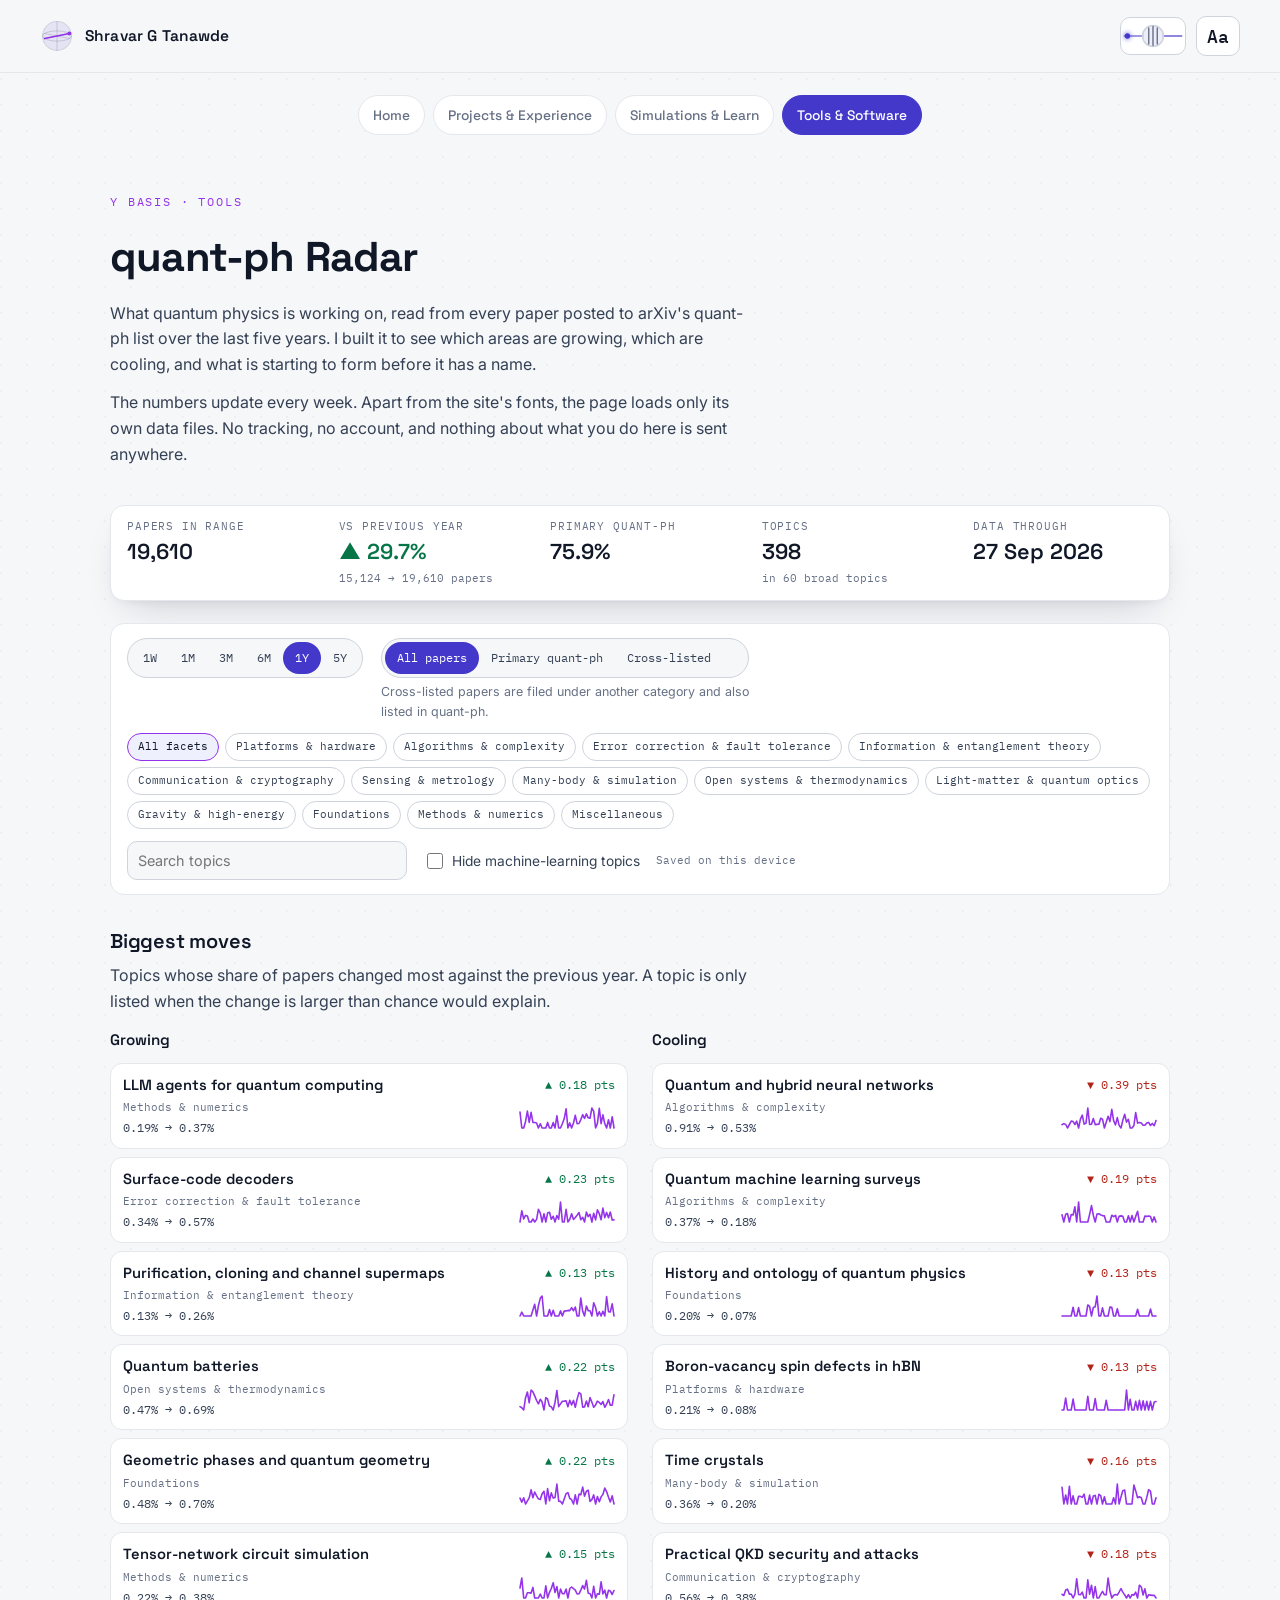
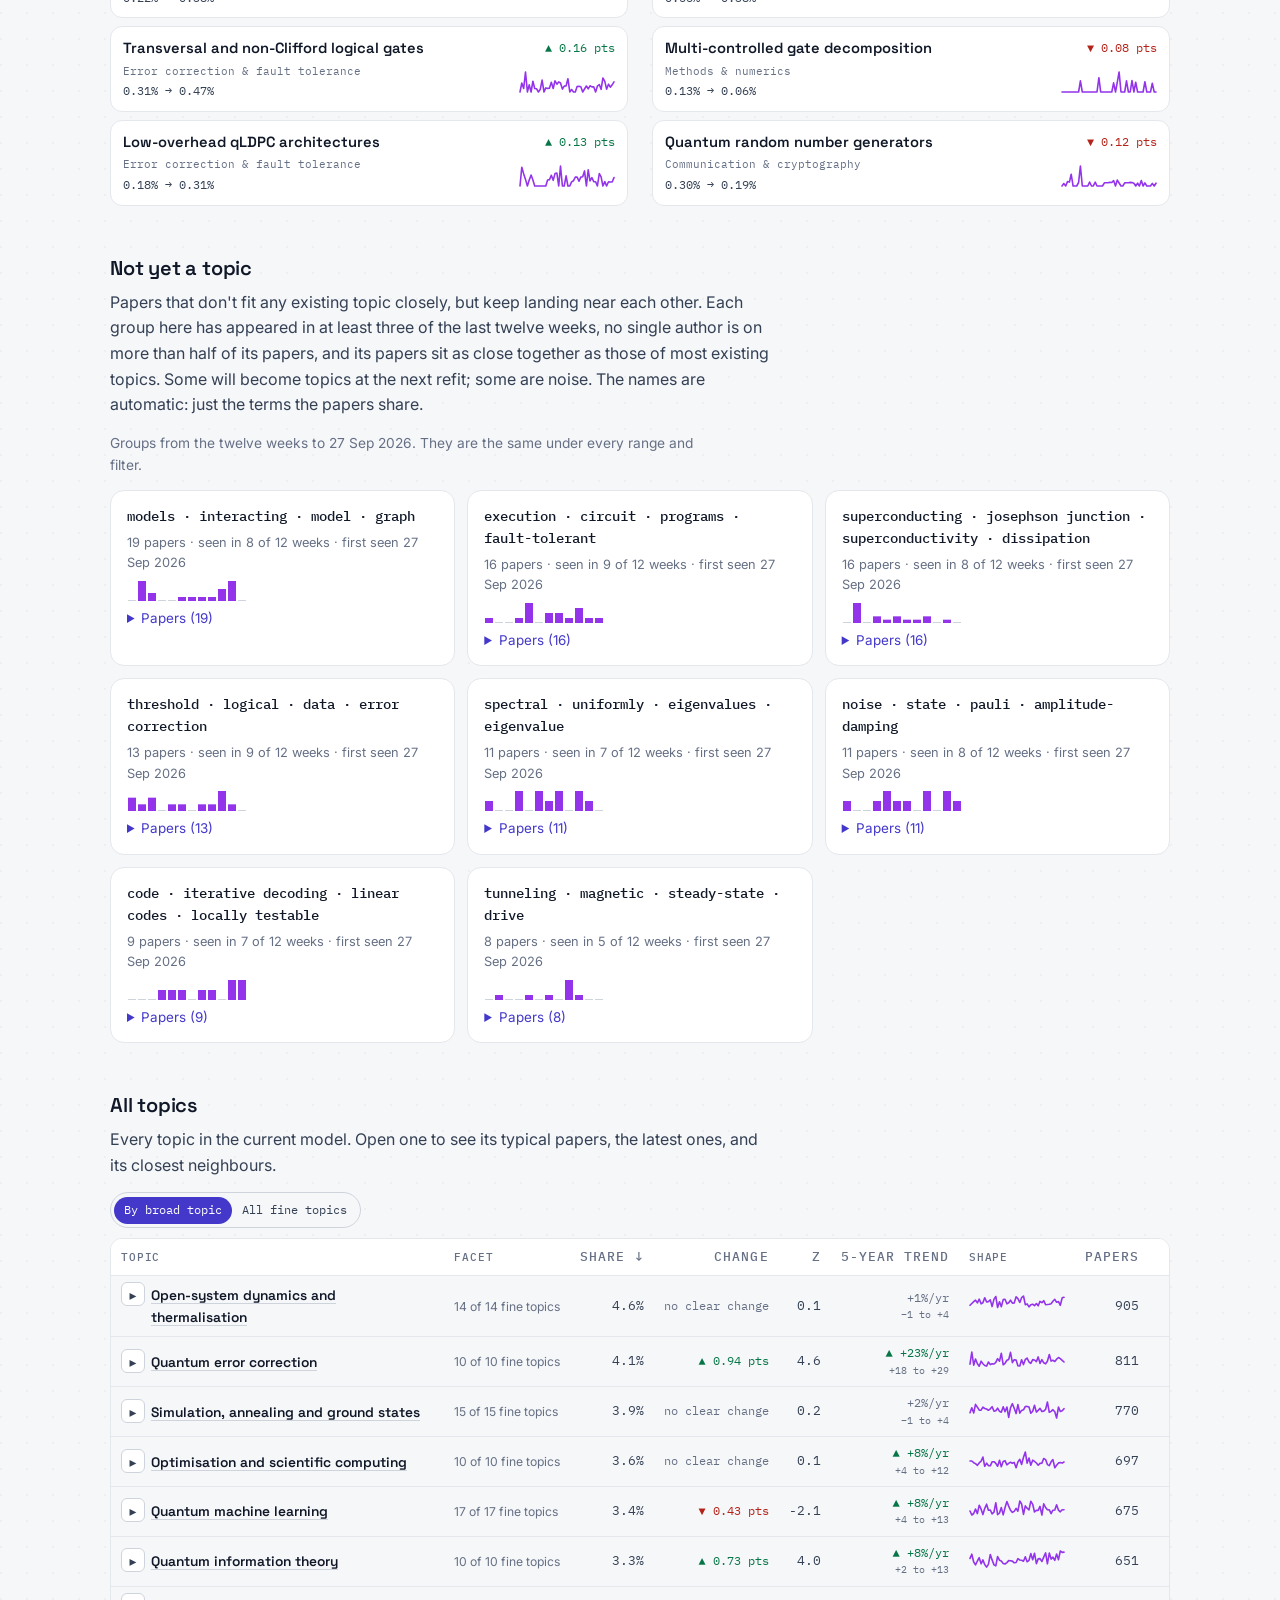
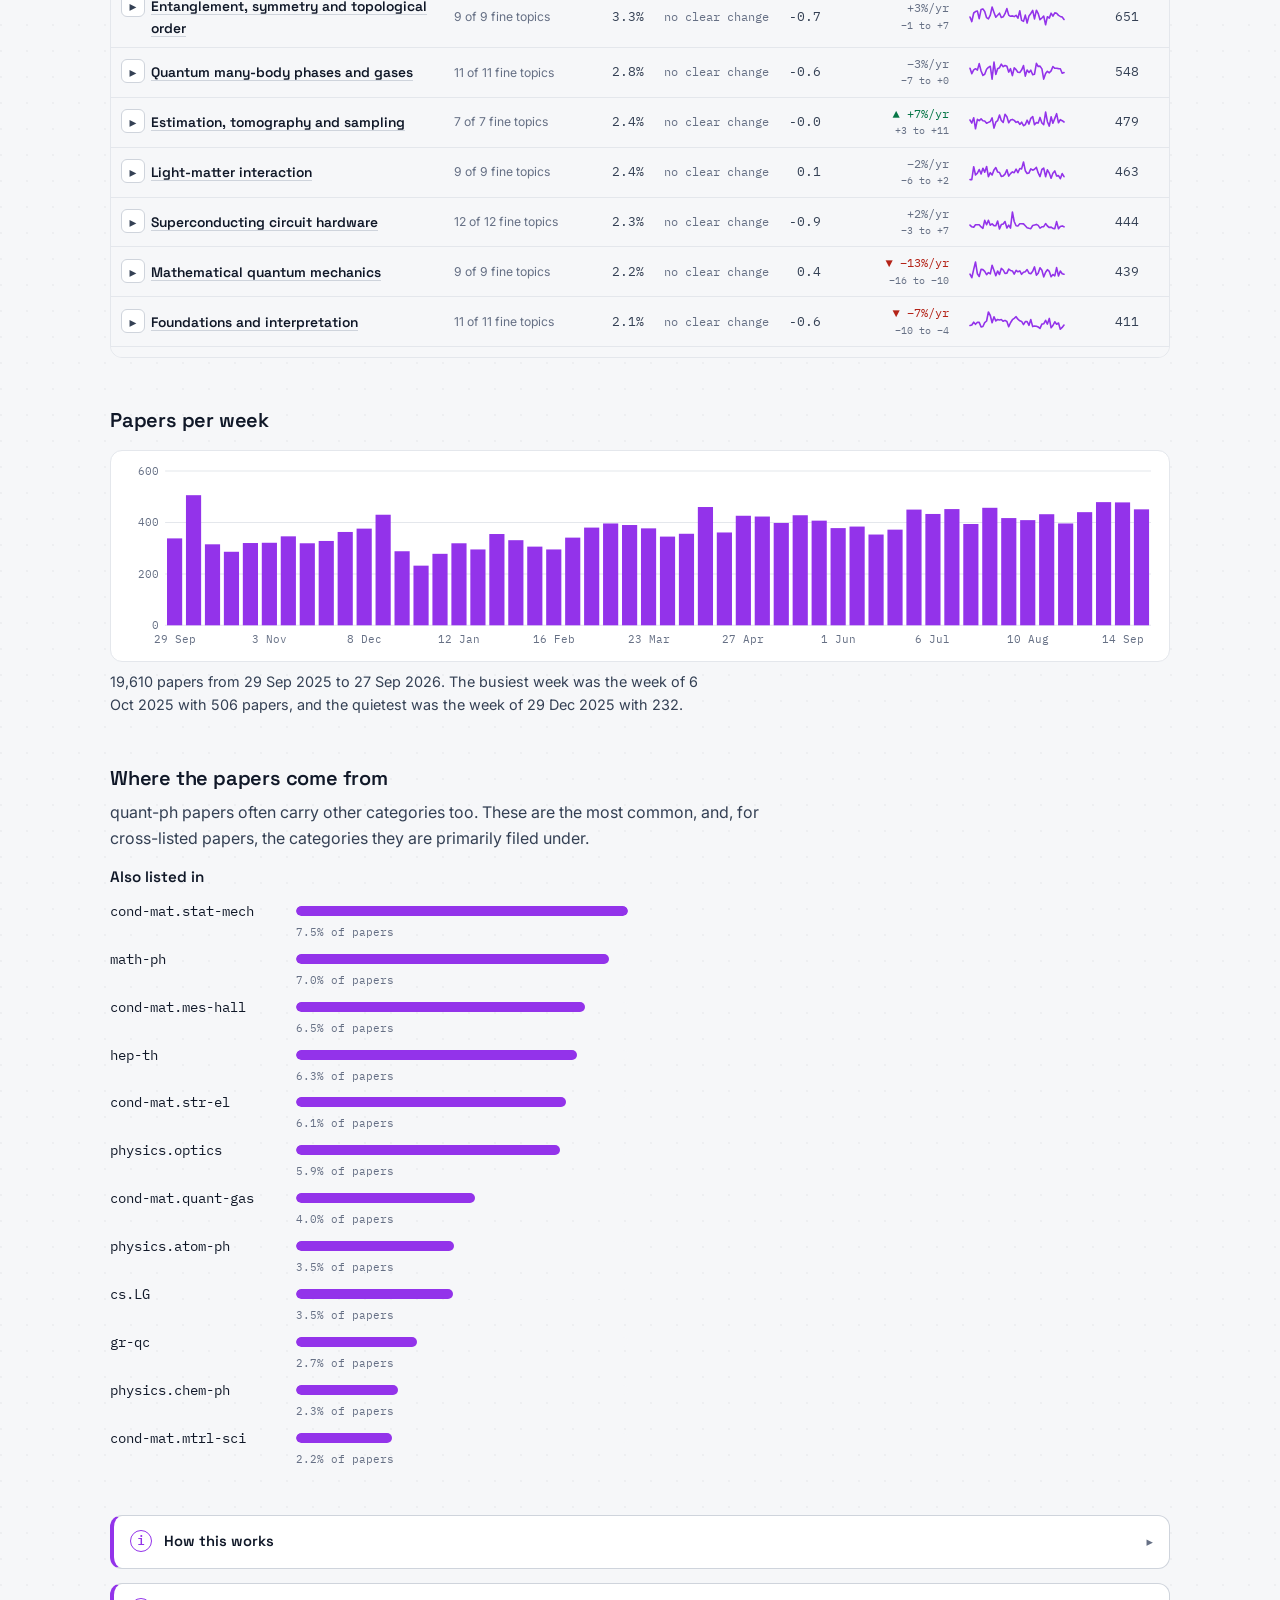
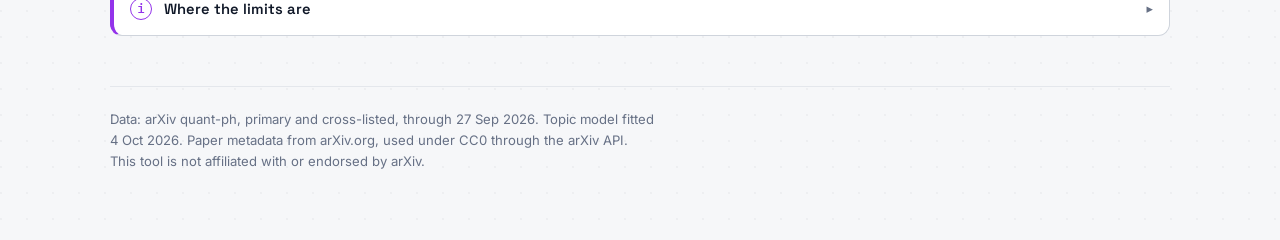
==== commit dc977191: "quant-ph update" ====
--- a/tools/arxiv-radar/index.html
+++ b/tools/arxiv-radar/index.html
@@ -37,7 +37,7 @@
 
 <link rel="stylesheet" href="../../css/global.css?v=5">
 <link rel="stylesheet" href="../../css/page.css?v=5">
-<link rel="stylesheet" href="css/radar.css?v=1">
+<link rel="stylesheet" href="css/radar.css?v=2">
 </head>
 <body>
 
@@ -156,15 +156,6 @@
         <p class="rd-summary" id="rdVolumeText"></p>
       </section>
 
-      <section class="rd-section" aria-labelledby="h-terms">
-        <h2 id="h-terms">Terms gaining and losing ground</h2>
-        <p class="rd-intro" id="rdTermsIntro"></p>
-        <div class="rd-cols">
-          <div><h3 class="rd-h3">Gaining</h3><div id="rdGaining"></div></div>
-          <div><h3 class="rd-h3">Losing</h3><div id="rdLosing"></div></div>
-        </div>
-      </section>
-
       <section class="rd-section" aria-labelledby="h-cats">
         <h2 id="h-cats">Where the papers come from</h2>
         <p class="rd-intro">quant-ph papers often carry other categories too. These are the most common, and, for cross-listed papers, the categories they are primarily filed under.</p>
@@ -172,16 +163,14 @@
       </section>
 
       <div class="rd-callouts">
-        <div class="wb-callout" data-level="note">
-          <span class="ico" aria-hidden="true">i</span>
-          <p class="title">How this works</p>
+        <details class="wb-callout rd-faq" data-level="note">
+          <summary><span class="ico" aria-hidden="true">i</span><span class="title">How this works</span></summary>
           <p>Every abstract is turned into a vector by a small language model that places papers about the same idea near each other, even when they use different words. Papers that cluster together form a topic: <span id="rdNFine">fine</span> topics of at least 30 papers each, grouped into <span id="rdNBroad">broad</span> broad topics. Each topic is named from its most typical papers. Claude drafted the names, and I checked and edited every one. The page counts how much of each period's output lands in each topic. New papers are assigned every week; the topics themselves are refitted every few months, and older papers are re-read with each refit so the history stays consistent.</p>
-        </div>
-        <div class="wb-callout" data-level="note">
-          <span class="ico" aria-hidden="true">i</span>
-          <p class="title">Where the limits are</p>
+        </details>
+        <details class="wb-callout rd-faq" data-level="note">
+          <summary><span class="ico" aria-hidden="true">i</span><span class="title">Where the limits are</span></summary>
           <p>Topics come from how papers are written, not from any official classification. Some are methods, some are platforms, and a paper can sit close to two. Short ranges are noisy: a week is a few hundred papers, so one popular paper and its follow-ups can move a topic, and most fine topics need a year or more before a change is larger than chance. A change is only marked when it is more than two standard errors from zero; otherwise the page says so. Dates are first-submission dates, so a paper revised later still counts in the week it first appeared. About 3% of papers wait two to eight weeks in arXiv's moderation queue, so the newest weeks start slightly short and fill in over the following updates. Last week, <span id="rdUnassigned">a share</span> of papers didn't fit any topic closely enough to be assigned.</p>
-        </div>
+        </details>
       </div>
 
     </div>
@@ -190,7 +179,6 @@
 
     <footer class="wb-foot">
       <p id="rdFootData">Data: arXiv quant-ph, primary and cross-listed. Paper metadata from arXiv.org, used under CC0 through the arXiv API. This tool is not affiliated with or endorsed by arXiv.</p>
-      <p>Everything on this page ran in your browser. Apart from the site's fonts, the only things it loaded were its own data files.</p>
     </footer>
 
   </main>
@@ -220,6 +208,6 @@
 
   <!-- ES modules, so the page has to be served over http(s), not opened from
        the filesystem. See README. -->
-  <script type="module" src="js/main.js?v=1"></script>
+  <script type="module" src="js/main.js?v=2"></script>
 </body>
 </html>
--- a/tools/arxiv-radar/css/radar.css
+++ b/tools/arxiv-radar/css/radar.css
@@ -277,6 +277,21 @@
 .rd-hbar-text { grid-column: 2; font-family: var(--font-mono); font-size: .7rem; color: var(--muted); }
 
 .rd-callouts { margin: clamp(30px, 5vw, 46px) 0 0; }
+
+/* The two notes at the end start closed: a summary line each, opened on
+   demand. The open state is the browser's own <details>, so keyboard and
+   screen readers get it for free; the chevron is decoration. */
+.rd-faq { display: block; }
+.rd-faq + .rd-faq { margin-top: -8px; }
+.rd-faq summary {
+  display: flex; align-items: center; gap: 12px; cursor: pointer; list-style: none;
+}
+.rd-faq summary::-webkit-details-marker { display: none; }
+.rd-faq summary::after { content: "▸"; margin-left: auto; color: var(--muted); font-size: .8rem; }
+.rd-faq[open] summary::after { content: "▾"; }
+.rd-faq summary:focus-visible { outline: 3px solid var(--accent-weak); outline-offset: 4px; border-radius: 6px; }
+.rd-faq summary .ico { margin-top: 0; }
+.rd-faq > p { margin: 10px 0 0 34px; }
 
 /* ----------------------------------------------------------- the panel */
 
